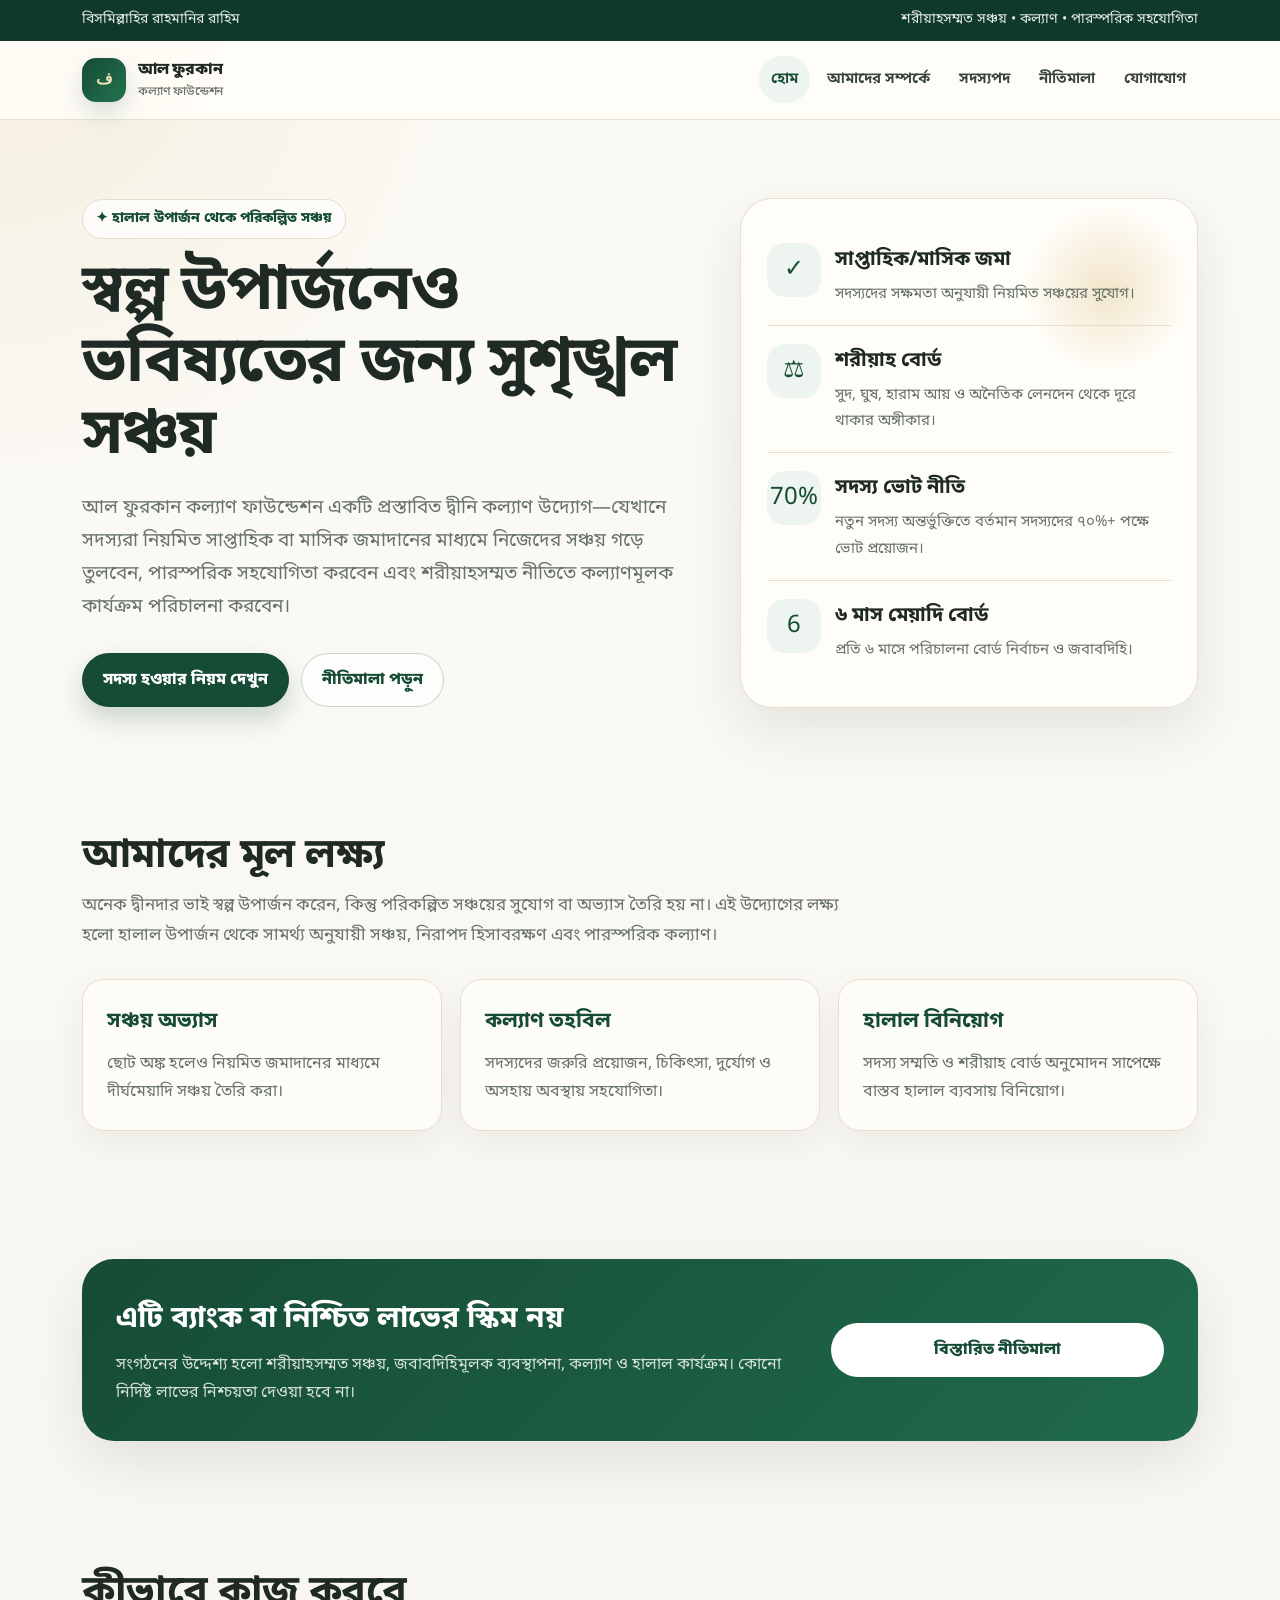
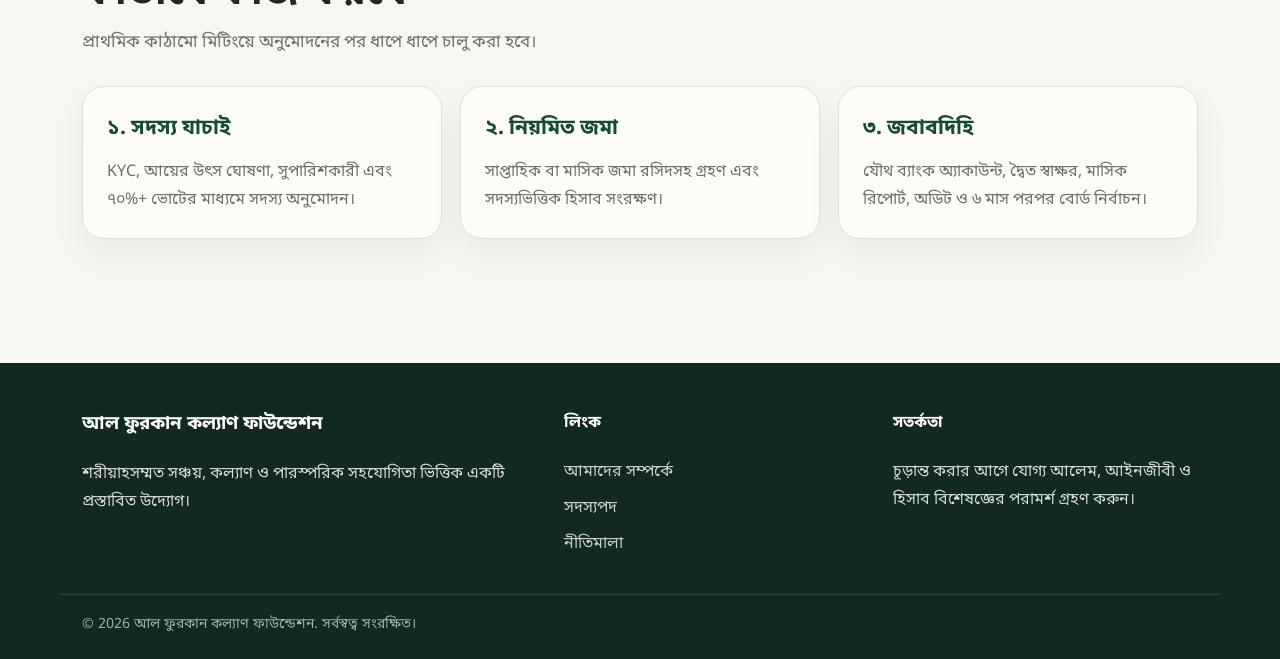
==== index.html @ 81c97c8d "first release" ====
<!doctype html>
<html lang="bn">
<head>
  <meta charset="utf-8">
  <meta name="viewport" content="width=device-width, initial-scale=1">
  <title>আল ফুরকান কল্যাণ ফাউন্ডেশন | শরীয়াহসম্মত সঞ্চয় ও কল্যাণ</title>
  <meta name="description" content="দ্বীনদার ভাইদের জন্য শরীয়াহসম্মত সঞ্চয়, কল্যাণ, পারস্পরিক সহযোগিতা ও হালাল বিনিয়োগভিত্তিক উদ্যোগ।">
  <link rel="preconnect" href="https://fonts.googleapis.com">
  <link rel="preconnect" href="https://fonts.gstatic.com" crossorigin>
  <link href="https://fonts.googleapis.com/css2?family=Hind+Siliguri:wght@400;500;600;700;800&family=Noto+Sans+Bengali:wght@400;500;600;700;800&display=swap" rel="stylesheet">
  <link rel="stylesheet" href="assets/css/style.css">
</head>
<body>
  <div class="topbar"><div class="container"><span>বিসমিল্লাহির রাহমানির রাহিম</span><span>শরীয়াহসম্মত সঞ্চয় • কল্যাণ • পারস্পরিক সহযোগিতা</span></div></div>
  <header class="navbar">
    <div class="container nav-wrap">
      <a class="logo" href="index.html"><span class="logo-mark">ف</span><span>আল ফুরকান<small>কল্যাণ ফাউন্ডেশন</small></span></a>
      <button class="menu-btn" aria-label="Menu">☰</button>
      <nav class="nav-links">
        <a class="active" href="index.html">হোম</a>
        <a href="about.html">আমাদের সম্পর্কে</a>
        <a href="membership.html">সদস্যপদ</a>
        <a href="policies.html">নীতিমালা</a>
        <a href="contact.html">যোগাযোগ</a>
      </nav>
    </div>
  </header>

  <main>
    <section class="hero">
      <div class="container hero-grid">
        <div>
          <span class="badge">✦ হালাল উপার্জন থেকে পরিকল্পিত সঞ্চয়</span>
          <h1>স্বল্প উপার্জনেও ভবিষ্যতের জন্য সুশৃঙ্খল সঞ্চয়</h1>
          <p class="lead">আল ফুরকান কল্যাণ ফাউন্ডেশন একটি প্রস্তাবিত দ্বীনি কল্যাণ উদ্যোগ—যেখানে সদস্যরা নিয়মিত সাপ্তাহিক বা মাসিক জমাদানের মাধ্যমে নিজেদের সঞ্চয় গড়ে তুলবেন, পারস্পরিক সহযোগিতা করবেন এবং শরীয়াহসম্মত নীতিতে কল্যাণমূলক কার্যক্রম পরিচালনা করবেন।</p>
          <div class="hero-actions">
            <a class="btn btn-primary" href="membership.html">সদস্য হওয়ার নিয়ম দেখুন</a>
            <a class="btn btn-outline" href="policies.html">নীতিমালা পড়ুন</a>
          </div>
        </div>
        <aside class="hero-card" aria-label="Key features">
          <div class="stat"><div class="icon">✓</div><div><h3>সাপ্তাহিক/মাসিক জমা</h3><p>সদস্যদের সক্ষমতা অনুযায়ী নিয়মিত সঞ্চয়ের সুযোগ।</p></div></div>
          <div class="stat"><div class="icon">⚖</div><div><h3>শরীয়াহ বোর্ড</h3><p>সুদ, ঘুষ, হারাম আয় ও অনৈতিক লেনদেন থেকে দূরে থাকার অঙ্গীকার।</p></div></div>
          <div class="stat"><div class="icon">70%</div><div><h3>সদস্য ভোট নীতি</h3><p>নতুন সদস্য অন্তর্ভুক্তিতে বর্তমান সদস্যদের ৭০%+ পক্ষে ভোট প্রয়োজন।</p></div></div>
          <div class="stat"><div class="icon">6</div><div><h3>৬ মাস মেয়াদি বোর্ড</h3><p>প্রতি ৬ মাসে পরিচালনা বোর্ড নির্বাচন ও জবাবদিহি।</p></div></div>
        </aside>
      </div>
    </section>

    <section class="section">
      <div class="container">
        <div class="section-title">
          <h2>আমাদের মূল লক্ষ্য</h2>
          <p>অনেক দ্বীনদার ভাই স্বল্প উপার্জন করেন, কিন্তু পরিকল্পিত সঞ্চয়ের সুযোগ বা অভ্যাস তৈরি হয় না। এই উদ্যোগের লক্ষ্য হলো হালাল উপার্জন থেকে সামর্থ্য অনুযায়ী সঞ্চয়, নিরাপদ হিসাবরক্ষণ এবং পারস্পরিক কল্যাণ।</p>
        </div>
        <div class="grid-3">
          <article class="card"><h3>সঞ্চয় অভ্যাস</h3><p>ছোট অঙ্ক হলেও নিয়মিত জমাদানের মাধ্যমে দীর্ঘমেয়াদি সঞ্চয় তৈরি করা।</p></article>
          <article class="card"><h3>কল্যাণ তহবিল</h3><p>সদস্যদের জরুরি প্রয়োজন, চিকিৎসা, দুর্যোগ ও অসহায় অবস্থায় সহযোগিতা।</p></article>
          <article class="card"><h3>হালাল বিনিয়োগ</h3><p>সদস্য সম্মতি ও শরীয়াহ বোর্ড অনুমোদন সাপেক্ষে বাস্তব হালাল ব্যবসায় বিনিয়োগ।</p></article>
        </div>
      </div>
    </section>

    <section class="section">
      <div class="container">
        <div class="strip">
          <div>
            <h2>এটি ব্যাংক বা নিশ্চিত লাভের স্কিম নয়</h2>
            <p>সংগঠনের উদ্দেশ্য হলো শরীয়াহসম্মত সঞ্চয়, জবাবদিহিমূলক ব্যবস্থাপনা, কল্যাণ ও হালাল কার্যক্রম। কোনো নির্দিষ্ট লাভের নিশ্চয়তা দেওয়া হবে না।</p>
          </div>
          <a class="btn" href="policies.html">বিস্তারিত নীতিমালা</a>
        </div>
      </div>
    </section>

    <section class="section">
      <div class="container">
        <div class="section-title"><h2>কীভাবে কাজ করবে</h2><p>প্রাথমিক কাঠামো মিটিংয়ে অনুমোদনের পর ধাপে ধাপে চালু করা হবে।</p></div>
        <div class="grid-3">
          <article class="card"><h3>১. সদস্য যাচাই</h3><p>KYC, আয়ের উৎস ঘোষণা, সুপারিশকারী এবং ৭০%+ ভোটের মাধ্যমে সদস্য অনুমোদন।</p></article>
          <article class="card"><h3>২. নিয়মিত জমা</h3><p>সাপ্তাহিক বা মাসিক জমা রসিদসহ গ্রহণ এবং সদস্যভিত্তিক হিসাব সংরক্ষণ।</p></article>
          <article class="card"><h3>৩. জবাবদিহি</h3><p>যৌথ ব্যাংক অ্যাকাউন্ট, দ্বৈত স্বাক্ষর, মাসিক রিপোর্ট, অডিট ও ৬ মাস পরপর বোর্ড নির্বাচন।</p></article>
        </div>
      </div>
    </section>
  </main>

  <footer class="footer">
    <div class="container footer-grid">
      <div><h3>আল ফুরকান কল্যাণ ফাউন্ডেশন</h3><p>শরীয়াহসম্মত সঞ্চয়, কল্যাণ ও পারস্পরিক সহযোগিতা ভিত্তিক একটি প্রস্তাবিত উদ্যোগ।</p></div>
      <div><h4>লিংক</h4><a href="about.html">আমাদের সম্পর্কে</a><a href="membership.html">সদস্যপদ</a><a href="policies.html">নীতিমালা</a></div>
      <div><h4>সতর্কতা</h4><p>চূড়ান্ত করার আগে যোগ্য আলেম, আইনজীবী ও হিসাব বিশেষজ্ঞের পরামর্শ গ্রহণ করুন।</p></div>
    </div>
    <div class="container footer-bottom">© <span data-year></span> আল ফুরকান কল্যাণ ফাউন্ডেশন. সর্বস্বত্ব সংরক্ষিত।</div>
  </footer>
  <script src="assets/js/main.js"></script>
</body>
</html>
---- assets/css/style.css ----
:root {
  --bg: #f7f5ef;
  --paper: #fffdf8;
  --ink: #1f2a24;
  --muted: #677268;
  --green: #164b35;
  --green-2: #0f3a29;
  --gold: #c99a39;
  --gold-soft: #f0dfb8;
  --line: #e6dfcf;
  --shadow: 0 20px 55px rgba(31, 42, 36, 0.10);
  --radius: 22px;
  --radius-sm: 14px;
  --max: 1160px;
}

* { box-sizing: border-box; }
html { scroll-behavior: smooth; }
body {
  margin: 0;
  font-family: "Noto Sans Bengali", "Hind Siliguri", "SolaimanLipi", Arial, sans-serif;
  color: var(--ink);
  background:
    radial-gradient(circle at top left, rgba(201, 154, 57, 0.12), transparent 32rem),
    linear-gradient(180deg, #fbfaf5 0%, var(--bg) 100%);
  line-height: 1.75;
}

a { color: inherit; text-decoration: none; }
img { max-width: 100%; display: block; }

.container { max-width: var(--max); margin: 0 auto; padding: 0 22px; }

.topbar {
  background: var(--green-2);
  color: rgba(255,255,255,.9);
  font-size: 14px;
  padding: 8px 0;
}
.topbar .container { display: flex; justify-content: space-between; gap: 16px; flex-wrap: wrap; }

.navbar {
  position: sticky;
  top: 0;
  z-index: 100;
  background: rgba(255, 253, 248, 0.92);
  backdrop-filter: blur(14px);
  border-bottom: 1px solid var(--line);
}
.nav-wrap { min-height: 78px; display: flex; align-items: center; justify-content: space-between; gap: 18px; }
.logo { display: flex; align-items: center; gap: 12px; font-weight: 800; letter-spacing: -.2px; }
.logo-mark {
  width: 44px; height: 44px; border-radius: 14px;
  background: linear-gradient(135deg, var(--green), #22734f);
  color: var(--gold-soft); display: grid; place-items: center;
  box-shadow: 0 10px 24px rgba(22,75,53,.18);
  font-weight: 900;
}
.logo span small { display: block; font-weight: 500; color: var(--muted); font-size: 12px; margin-top: -2px; }
.nav-links { display: flex; align-items: center; gap: 5px; }
.nav-links a { padding: 10px 12px; border-radius: 999px; color: #37443c; font-weight: 650; font-size: 15px; }
.nav-links a:hover, .nav-links a.active { background: #eef4ef; color: var(--green); }
.menu-btn { display: none; border: 1px solid var(--line); background: var(--paper); padding: 9px 12px; border-radius: 12px; font-size: 22px; }

.btn {
  display: inline-flex; align-items: center; justify-content: center; gap: 8px;
  border-radius: 999px; padding: 12px 20px; font-weight: 800;
  border: 1px solid transparent; cursor: pointer; transition: .2s ease;
}
.btn-primary { background: var(--green); color: white; box-shadow: 0 12px 24px rgba(22,75,53,.2); }
.btn-primary:hover { transform: translateY(-1px); background: var(--green-2); }
.btn-outline { border-color: rgba(22,75,53,.22); color: var(--green); background: rgba(255,255,255,.65); }
.btn-outline:hover { background: #eef4ef; }
.btn-gold { background: var(--gold-soft); color: #5a4318; border-color: #e0c783; }

.hero { padding: 78px 0 60px; }
.hero-grid { display: grid; grid-template-columns: 1.15fr .85fr; gap: 38px; align-items: center; }
.badge { display: inline-flex; align-items: center; gap: 8px; border: 1px solid var(--line); background: rgba(255,255,255,.68); color: var(--green); border-radius: 999px; padding: 7px 13px; font-weight: 800; font-size: 14px; }
.hero h1, .page-hero h1 { font-size: clamp(38px, 5vw, 66px); line-height: 1.12; margin: 18px 0; letter-spacing: -1.4px; }
.hero p.lead, .page-hero p { font-size: 19px; color: var(--muted); max-width: 700px; }
.hero-actions { display: flex; gap: 12px; flex-wrap: wrap; margin-top: 28px; }

.hero-card {
  background: var(--paper);
  border: 1px solid var(--line);
  border-radius: 32px;
  padding: 26px;
  box-shadow: var(--shadow);
  position: relative;
  overflow: hidden;
}
.hero-card:before { content:""; position:absolute; inset:0 0 auto auto; width:180px; height:180px; background: radial-gradient(circle, rgba(201,154,57,.24), transparent 65%); }
.stat { display: grid; grid-template-columns: 54px 1fr; gap: 14px; padding: 18px 0; border-bottom: 1px solid var(--line); position: relative; }
.stat:last-child { border-bottom: 0; }
.icon { width: 54px; height: 54px; display:grid; place-items:center; border-radius: 18px; background:#eef4ef; color:var(--green); font-size: 24px; }
.stat h3 { margin:0; font-size: 20px; }
.stat p { margin:3px 0 0; color: var(--muted); font-size: 15px; }

.section { padding: 64px 0; }
.section-title { max-width: 790px; margin-bottom: 28px; }
.section-title h2 { margin:0 0 10px; font-size: clamp(28px, 3.2vw, 42px); line-height:1.2; letter-spacing:-.6px; }
.section-title p { margin:0; color: var(--muted); font-size: 17px; }

.grid-3 { display:grid; grid-template-columns: repeat(3,1fr); gap: 18px; }
.grid-2 { display:grid; grid-template-columns: repeat(2,1fr); gap: 20px; }
.card {
  background: rgba(255,253,248,.9);
  border: 1px solid var(--line);
  border-radius: var(--radius);
  padding: 24px;
  box-shadow: 0 14px 35px rgba(31,42,36,.06);
}
.card h3 { margin: 0 0 10px; font-size: 21px; color: var(--green); }
.card p { color: var(--muted); margin: 0; }
.card ul { margin: 12px 0 0; padding-left: 22px; color: var(--muted); }
.card li { margin: 6px 0; }

.strip {
  background: linear-gradient(135deg, var(--green), #1f6a4a);
  color: white;
  border-radius: 32px;
  padding: 34px;
  display: grid;
  grid-template-columns: 1.35fr .65fr;
  gap: 24px;
  align-items: center;
  box-shadow: var(--shadow);
}
.strip p { color: rgba(255,255,255,.82); margin: 5px 0 0; }
.strip h2 { margin: 0; font-size: 30px; }
.strip .btn { background: white; color: var(--green); }

.page-hero { padding: 58px 0 38px; border-bottom: 1px solid var(--line); }
.breadcrumb { color: var(--muted); font-weight: 700; font-size: 14px; }

.toc {
  background: var(--paper);
  border: 1px solid var(--line);
  border-radius: var(--radius);
  padding: 22px;
  box-shadow: 0 12px 28px rgba(31,42,36,.05);
}
.toc h3 { margin-top:0; color:var(--green); }
.toc ol { margin:0; padding-left:22px; columns: 2; }
.toc li { margin: 7px 0; break-inside: avoid; }

.table-wrap { overflow-x: auto; border:1px solid var(--line); border-radius: var(--radius-sm); background: var(--paper); }
table { border-collapse: collapse; width: 100%; min-width: 680px; }
th, td { padding: 13px 14px; text-align: left; border-bottom: 1px solid var(--line); vertical-align: top; }
th { background: #eef4ef; color: var(--green); }
tr:last-child td { border-bottom:0; }

.notice {
  border-left: 5px solid var(--gold);
  background: #fff9ea;
  border-radius: 14px;
  padding: 16px 18px;
  color: #59451a;
}

.form-box { background: var(--paper); border:1px solid var(--line); border-radius: var(--radius); padding: 24px; }
.form-grid { display:grid; grid-template-columns: repeat(2,1fr); gap: 14px; }
label { font-weight: 800; color: var(--green); font-size: 14px; }
input, textarea, select {
  width:100%; border:1px solid var(--line); border-radius: 14px; padding: 13px 14px; font: inherit; background:white; color: var(--ink);
}
textarea { min-height: 120px; resize: vertical; }
.full { grid-column: 1 / -1; }

.footer { background: #11291e; color: rgba(255,255,255,.82); padding: 46px 0 22px; margin-top: 60px; }
.footer-grid { display:grid; grid-template-columns: 1.2fr .8fr .8fr; gap: 24px; }
.footer h3, .footer h4 { color: white; margin-top:0; }
.footer a { display:block; color: rgba(255,255,255,.78); margin: 8px 0; }
.footer-bottom { border-top:1px solid rgba(255,255,255,.12); margin-top: 28px; padding-top: 18px; font-size: 14px; color: rgba(255,255,255,.62); }

@media (max-width: 850px) {
  .menu-btn { display: inline-flex; }
  .nav-links { display:none; position:absolute; top:78px; left:0; right:0; background: var(--paper); border-bottom:1px solid var(--line); padding: 12px 22px 18px; flex-direction:column; align-items: stretch; }
  .nav-links.open { display:flex; }
  .nav-links a { border-radius: 12px; }
  .hero-grid, .grid-3, .grid-2, .strip, .footer-grid { grid-template-columns: 1fr; }
  .hero { padding-top: 46px; }
  .toc ol { columns: 1; }
  .form-grid { grid-template-columns: 1fr; }
}

@media print {
  .topbar, .navbar, .hero-actions, .footer, .btn { display:none !important; }
  body { background:white; color:#111; }
  .card, .hero-card, .toc, .form-box { box-shadow:none; }
  .section { padding: 24px 0; }
}
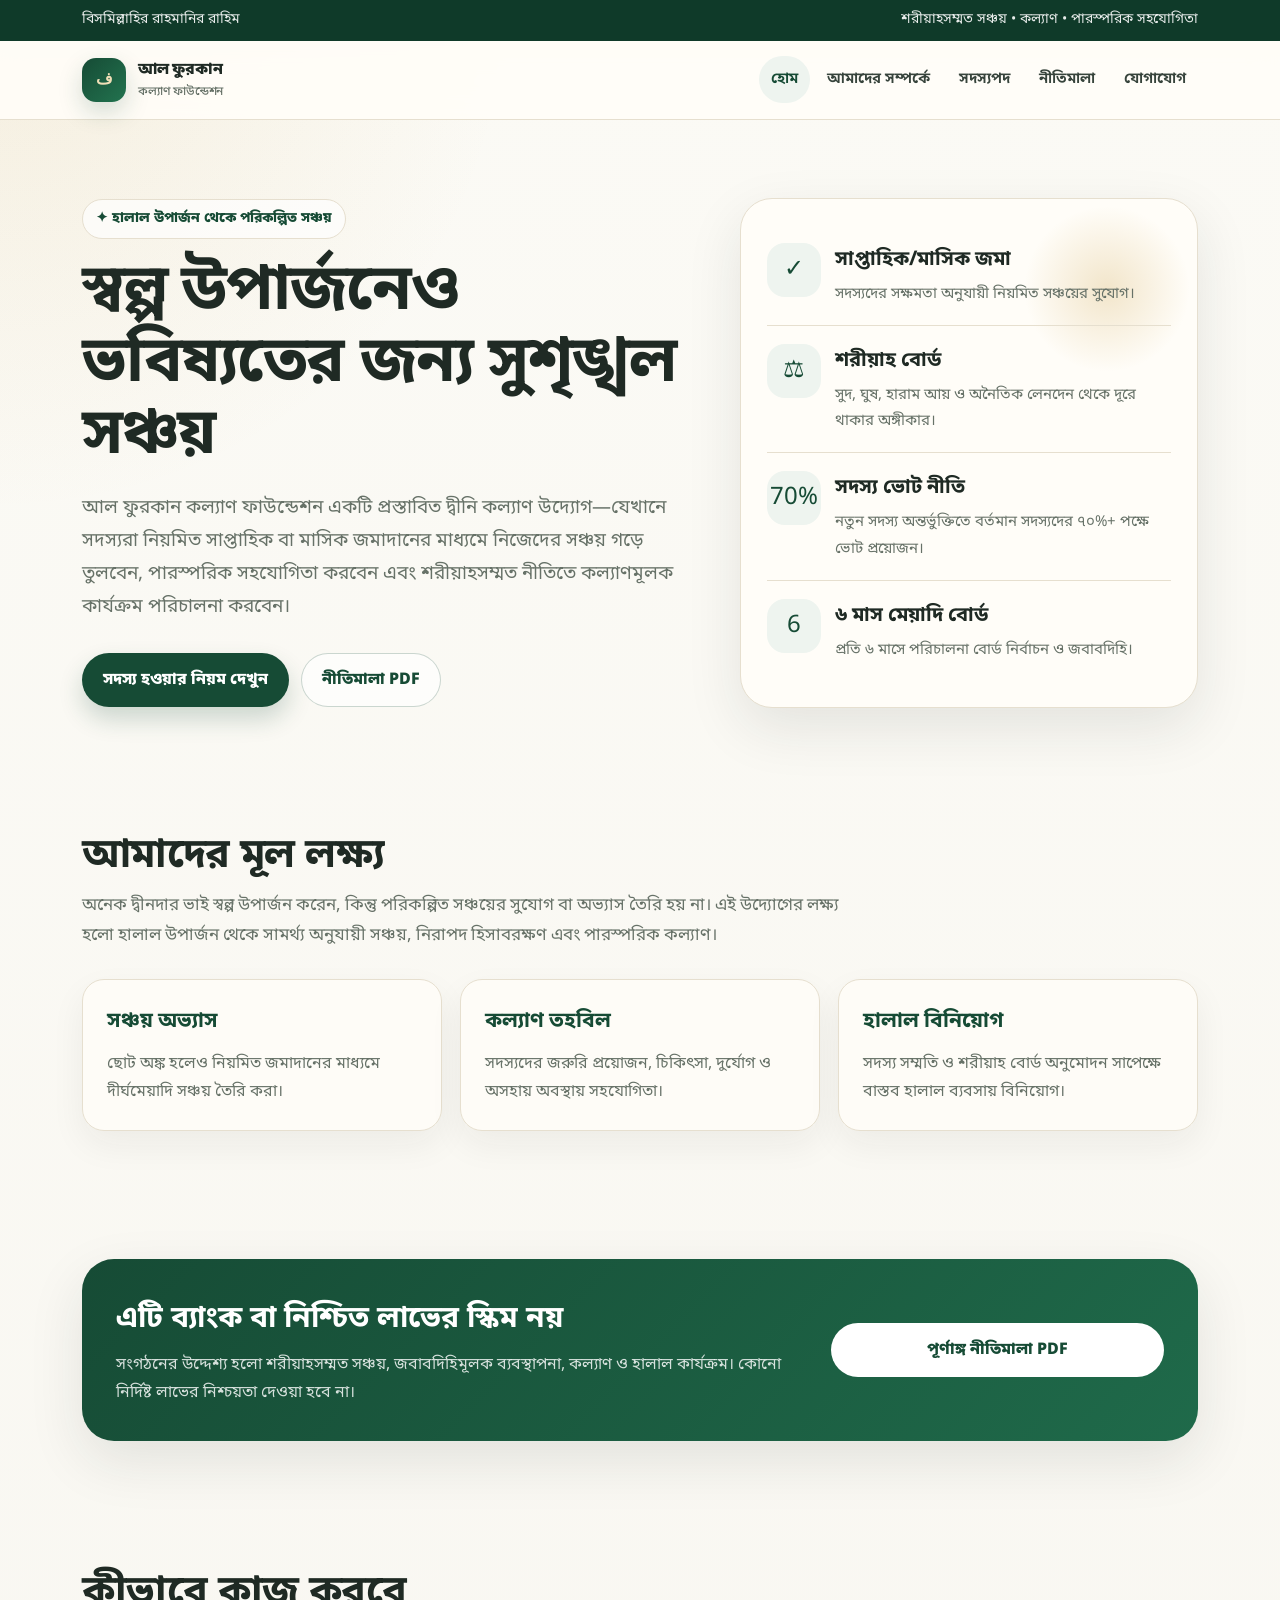
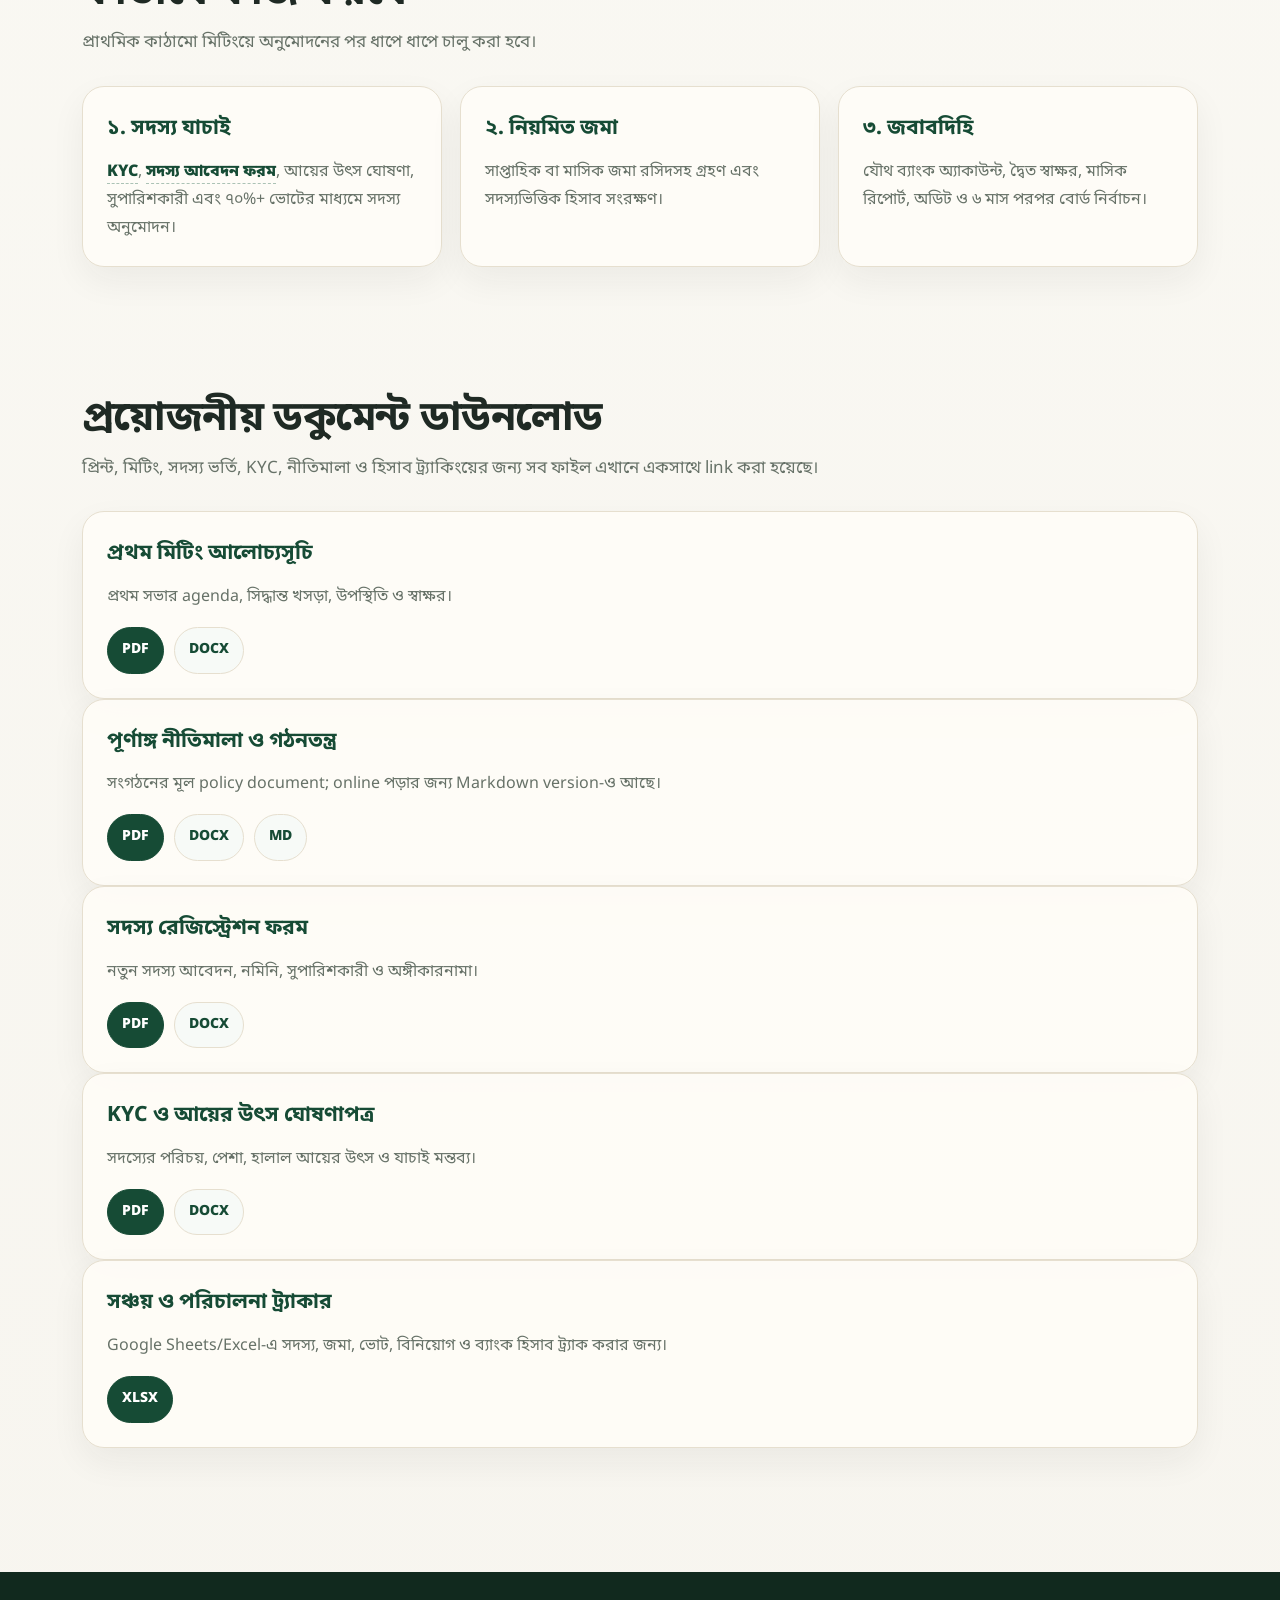
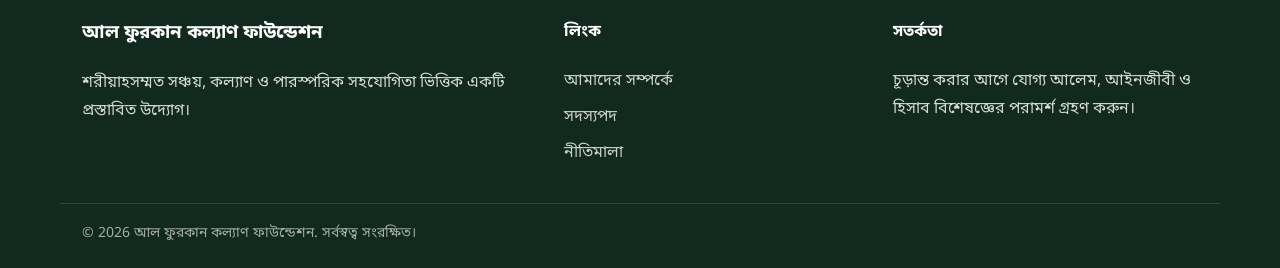
==== commit 5166a9ca: "update" ====
--- a/index.html
+++ b/index.html
@@ -21,7 +21,7 @@
         <a href="about.html">আমাদের সম্পর্কে</a>
         <a href="membership.html">সদস্যপদ</a>
         <a href="policies.html">নীতিমালা</a>
-        <a href="contact.html">যোগাযোগ</a>
+        <a href="contact.html#documents">যোগাযোগ</a>
       </nav>
     </div>
   </header>
@@ -35,7 +35,7 @@
           <p class="lead">আল ফুরকান কল্যাণ ফাউন্ডেশন একটি প্রস্তাবিত দ্বীনি কল্যাণ উদ্যোগ—যেখানে সদস্যরা নিয়মিত সাপ্তাহিক বা মাসিক জমাদানের মাধ্যমে নিজেদের সঞ্চয় গড়ে তুলবেন, পারস্পরিক সহযোগিতা করবেন এবং শরীয়াহসম্মত নীতিতে কল্যাণমূলক কার্যক্রম পরিচালনা করবেন।</p>
           <div class="hero-actions">
             <a class="btn btn-primary" href="membership.html">সদস্য হওয়ার নিয়ম দেখুন</a>
-            <a class="btn btn-outline" href="policies.html">নীতিমালা পড়ুন</a>
+            <a class="btn btn-outline" href="downloads/full-policy-constitution.pdf">নীতিমালা PDF</a>
           </div>
         </div>
         <aside class="hero-card" aria-label="Key features">
@@ -68,7 +68,7 @@
             <h2>এটি ব্যাংক বা নিশ্চিত লাভের স্কিম নয়</h2>
             <p>সংগঠনের উদ্দেশ্য হলো শরীয়াহসম্মত সঞ্চয়, জবাবদিহিমূলক ব্যবস্থাপনা, কল্যাণ ও হালাল কার্যক্রম। কোনো নির্দিষ্ট লাভের নিশ্চয়তা দেওয়া হবে না।</p>
           </div>
-          <a class="btn" href="policies.html">বিস্তারিত নীতিমালা</a>
+          <a class="btn" href="downloads/full-policy-constitution.pdf">পূর্ণাঙ্গ নীতিমালা PDF</a>
         </div>
       </div>
     </section>
@@ -77,7 +77,7 @@
       <div class="container">
         <div class="section-title"><h2>কীভাবে কাজ করবে</h2><p>প্রাথমিক কাঠামো মিটিংয়ে অনুমোদনের পর ধাপে ধাপে চালু করা হবে।</p></div>
         <div class="grid-3">
-          <article class="card"><h3>১. সদস্য যাচাই</h3><p>KYC, আয়ের উৎস ঘোষণা, সুপারিশকারী এবং ৭০%+ ভোটের মাধ্যমে সদস্য অনুমোদন।</p></article>
+          <article class="card"><h3>১. সদস্য যাচাই</h3><p><a class="inline-link" href="downloads/kyc-income-declaration-form.pdf">KYC</a>, <a class="inline-link" href="downloads/member-registration-form.pdf">সদস্য আবেদন ফরম</a>, আয়ের উৎস ঘোষণা, সুপারিশকারী এবং ৭০%+ ভোটের মাধ্যমে সদস্য অনুমোদন।</p></article>
           <article class="card"><h3>২. নিয়মিত জমা</h3><p>সাপ্তাহিক বা মাসিক জমা রসিদসহ গ্রহণ এবং সদস্যভিত্তিক হিসাব সংরক্ষণ।</p></article>
           <article class="card"><h3>৩. জবাবদিহি</h3><p>যৌথ ব্যাংক অ্যাকাউন্ট, দ্বৈত স্বাক্ষর, মাসিক রিপোর্ট, অডিট ও ৬ মাস পরপর বোর্ড নির্বাচন।</p></article>
         </div>
@@ -85,7 +85,24 @@
     </section>
   </main>
 
-  <footer class="footer">
+  
+<section class="section doc-strip">
+  <div class="container">
+    <div class="section-title">
+      <h2>প্রয়োজনীয় ডকুমেন্ট ডাউনলোড</h2>
+      <p>প্রিন্ট, মিটিং, সদস্য ভর্তি, KYC, নীতিমালা ও হিসাব ট্র্যাকিংয়ের জন্য সব ফাইল এখানে একসাথে link করা হয়েছে।</p>
+    </div>
+    <div class="downloads-grid">
+      <div class="card download-card"><h3>প্রথম মিটিং আলোচ্যসূচি</h3><p>প্রথম সভার agenda, সিদ্ধান্ত খসড়া, উপস্থিতি ও স্বাক্ষর।</p><div class="file-actions"><a class="primary-file" href="downloads/first-meeting-agenda-resolution.pdf">PDF</a><a href="downloads/first-meeting-agenda-resolution.docx">DOCX</a></div></div>
+      <div class="card download-card"><h3>পূর্ণাঙ্গ নীতিমালা ও গঠনতন্ত্র</h3><p>সংগঠনের মূল policy document; online পড়ার জন্য Markdown version-ও আছে।</p><div class="file-actions"><a class="primary-file" href="downloads/full-policy-constitution.pdf">PDF</a><a href="downloads/full-policy-constitution.docx">DOCX</a><a href="docs/full-policy-constitution.md">MD</a></div></div>
+      <div class="card download-card"><h3>সদস্য রেজিস্ট্রেশন ফরম</h3><p>নতুন সদস্য আবেদন, নমিনি, সুপারিশকারী ও অঙ্গীকারনামা।</p><div class="file-actions"><a class="primary-file" href="downloads/member-registration-form.pdf">PDF</a><a href="downloads/member-registration-form.docx">DOCX</a></div></div>
+      <div class="card download-card"><h3>KYC ও আয়ের উৎস ঘোষণাপত্র</h3><p>সদস্যের পরিচয়, পেশা, হালাল আয়ের উৎস ও যাচাই মন্তব্য।</p><div class="file-actions"><a class="primary-file" href="downloads/kyc-income-declaration-form.pdf">PDF</a><a href="downloads/kyc-income-declaration-form.docx">DOCX</a></div></div>
+      <div class="card download-card"><h3>সঞ্চয় ও পরিচালনা ট্র্যাকার</h3><p>Google Sheets/Excel-এ সদস্য, জমা, ভোট, বিনিয়োগ ও ব্যাংক হিসাব ট্র্যাক করার জন্য।</p><div class="file-actions"><a class="primary-file" href="downloads/savings-governance-tracker.xlsx">XLSX</a></div></div>
+    </div>
+  </div>
+</section>
+
+<footer class="footer">
     <div class="container footer-grid">
       <div><h3>আল ফুরকান কল্যাণ ফাউন্ডেশন</h3><p>শরীয়াহসম্মত সঞ্চয়, কল্যাণ ও পারস্পরিক সহযোগিতা ভিত্তিক একটি প্রস্তাবিত উদ্যোগ।</p></div>
       <div><h4>লিংক</h4><a href="about.html">আমাদের সম্পর্কে</a><a href="membership.html">সদস্যপদ</a><a href="policies.html">নীতিমালা</a></div>
--- a/assets/css/style.css
+++ b/assets/css/style.css
@@ -190,3 +190,11 @@
   .card, .hero-card, .toc, .form-box { box-shadow:none; }
   .section { padding: 24px 0; }
 }
+
+
+.download-card { position: relative; }
+.download-card .meta { display:block; margin-top:8px; color: var(--muted); font-size: 14px; }
+.file-actions { display:flex; gap:10px; flex-wrap:wrap; margin-top:16px; }
+.file-actions a { display:inline-flex; align-items:center; justify-content:center; padding:10px 14px; border-radius: 999px; border:1px solid var(--line); background:#f7faf7; color: var(--green); font-weight:800; font-size:14px; }
+.file-actions a.primary-file { background: var(--green); color:white; border-color: var(--green); }
+.inline-link { color: var(--green); font-weight: 800; border-bottom: 1px dashed rgba(17,87,57,.35); }
